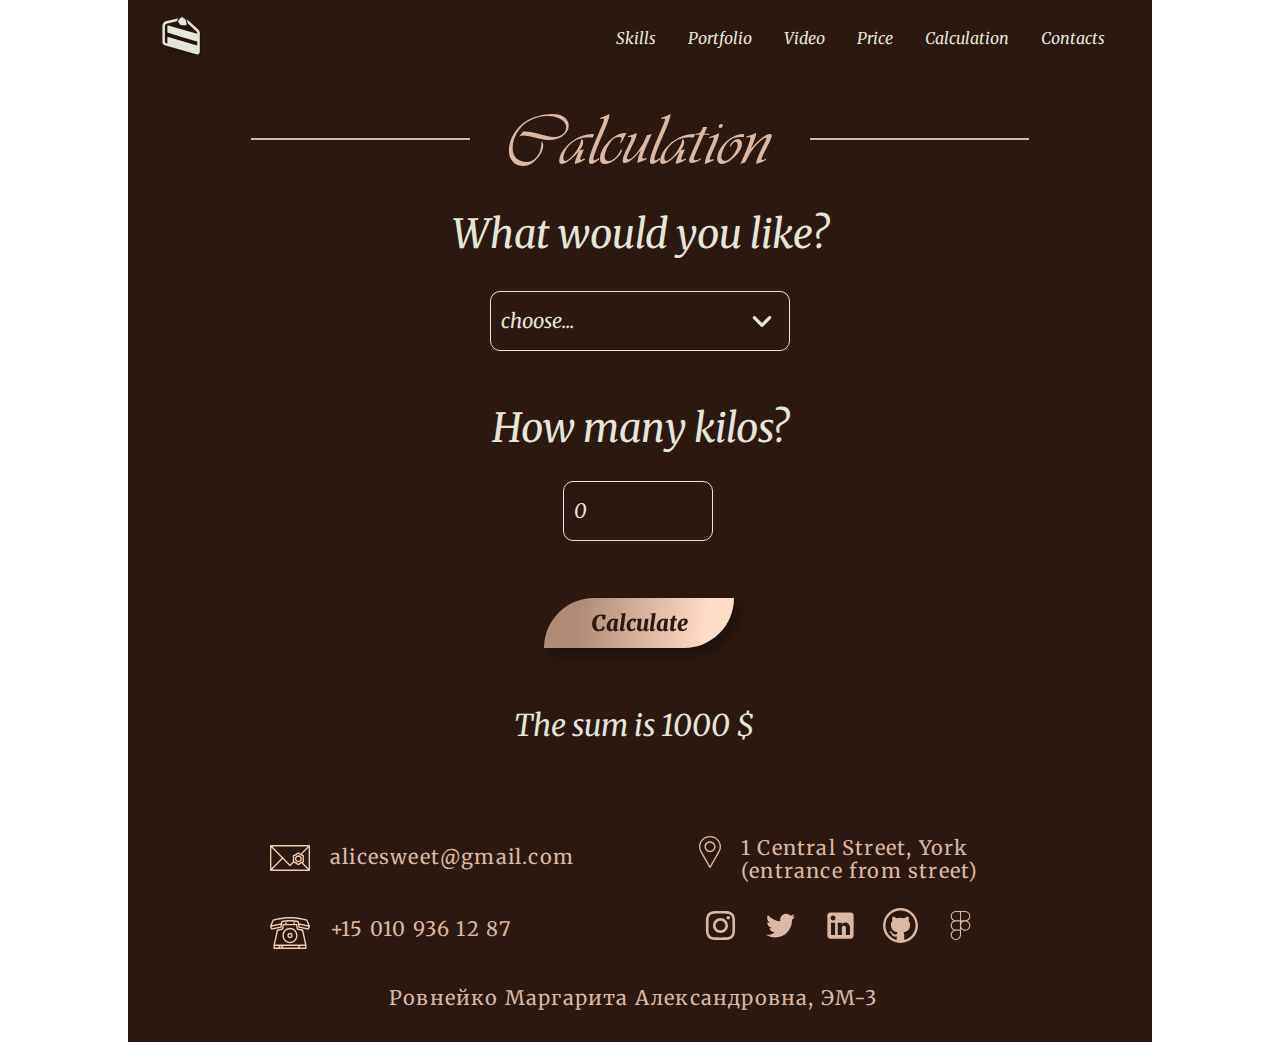
==== calc.html @ 88990cba "feat: add calculation page" ====
<!DOCTYPE html>
<html lang="en">
<head>
    <meta charset="UTF-8">
    <meta http-equiv="X-UA-Compatible" content="IE=edge">
    <meta name="viewport" content="width=device-width, initial-scale=1.0">
    <link rel="preconnect" href="https://fonts.googleapis.com">
<link rel="preconnect" href="https://fonts.gstatic.com" crossorigin>
<link href="https://fonts.googleapis.com/css2?family=Merriweather:ital,wght@0,400;0,900;1,400;1,900&display=swap" rel="stylesheet">
    <link rel="stylesheet" href="./style.css">
    <title>Konditerskaya</title>
    <link rel="icon" href="./assets/svg/Cake_logo3.svg">
</head>
<body>
    <div class ="wrapper">
        <div class ="_picture">
            <header class="header">
                <div class="header__wrapper">
                    <div class="header__logo">
                        <a href="#"><img src="./assets/svg/Cake_logo.svg" alt="logo"></a>
                    </div>

                    <nav class="menu">
            
                        <input id="menu-toggle" type="checkbox">
                        <label class="menu-btn" for="menu-toggle">
                        <span></span>
                        </label>

                        <ul class="menu__box">
                            <li><a class="menu__item" href="#skills">Skills</a></li>
                            <li><a class="menu__item" href="#portfolio">Portfolio</a></li>
                            <li><a class="menu__item" href="#video">Video</a></li>
                            <li><a class="menu__item" href="#price">Price</a></li>
                            <li><a class="menu__item" href="#calculation">Calculation</a></li>
                            <li><a class="menu__item" href="#contacts">Contacts</a></li>
                        </ul>
                    </nav>                
                </div>
            </header>   
        </div>
        <main>
            <section class="calculation" id="calculation">  
                <div class="container calculation__container">
                    <div class="heading__line">
                        <h2 class="h2_color-back" data-i18n="calculation">Calculation</h2>
                    </div>
                    <div class = "cost__calc">
                        <form class ="form">
                            <h6 class ="form__text">What would you like?</h6>
                            <select id="selectProduct" class = "form__select">
                                <option value="0" selected disabled>choose...</option>
                                <option value="1000">Cake</option>
                                <option value="1500">Minicake</option>
                                <option value="2000">Cupcake</option>
                                <option value="2500">Doughnut</option>
                            </select>
                            <h6 class ="form__text">How many kilos?</h6>
                            <input id="quantityProduct" class= "form__input" type="number" value="0">
                            <button type = "button" class="calc__button" id="btnProduct">Calculate</button>
                        </form>
                        <div id="infoProduct" class="total">
                            <h7 class="total__price">The sum is 1000 <span id="priceProduct"></span> $</h7>
                        </div>
                    </div>
                </div>        
            </section> 
        </main>
        <footer class="footer" id="footer">
            <div class="footer__body container">
                <div class="footer__item item1 ">
                    <div class="footer__text-body text-footer text-footer_email-phone">
                        <a href="mailto:alicesweet@gmail.com" class="footer__tab"><img src="./assets/svg/Mail.svg" alt="email"></a>
                        <a href="mailto:alicesweet@gmail.com" class="footer__link">alicesweet@gmail.com</a>
                    </div>
                    <div class="text-footer text-footer_email-phone">
                        <a href="tel:+150109361287" class="footer__tab"><img src="./assets/svg/Phone.svg" alt="phone"></a>
                        <a href="tel:+150109361287" class="footer__link phone">+15 010 936 12 87</a>
                    </div>
                </div>
                <div class="footer__item item2">
                    <div class="footer__text-body text-footer text-footer_location">
                        <a href="https://www.google.by/maps/place/10+Green+St,+Woodbridge,+NJ+07095,+%D0%A1%D0%A8%D0%90/@40.5579441,-74.2790672,17z/data=!3m1!4b1!4m6!3m5!1s0x89c3b5165450bcdd:0x34ab1580db270340!8m2!3d40.5579441!4d-74.2768785!16s%2Fg%2F11nnqwlkkv" target="_blank" class="footer__tab"><img src="./assets/svg/Address.svg" alt="marker"></a>
                        <a href="https://www.google.by/maps/place/10+Green+St,+Woodbridge,+NJ+07095,+%D0%A1%D0%A8%D0%90/@40.5579441,-74.2790672,17z/data=!3m1!4b1!4m6!3m5!1s0x89c3b5165450bcdd:0x34ab1580db270340!8m2!3d40.5579441!4d-74.2768785!16s%2Fg%2F11nnqwlkkv" target="_blank" >1 Central Street, York (entrance from street)</a>
                    </div>
                    <div class="footer_social">
                        <ul class="social">
                            <li>
                                <a href="#">
                                    <div class="icon">
                                        <img src ="./assets/svg/Instagram.svg" alt="Instagram">
                                    </div>
                                </a>
                            <li>
                                <a href="#">
                                    <div class="icon">
                                        <img src ="./assets/svg/Twitter.svg" alt="Twitter">
                                    </div>
                                </a>
                            </li>
                            <li>
                                <a href="#">
                                    <div class="icon">
                                        <img src ="./assets/svg/Linkedin.svg" alt="Linkedin">
                                    </div>
                                </a>
                            </li>
                            <li>
                                <a href="https://github.com/MargaritaRovnejko/BSTU-konditerskaya" target="_blank">
                                    <div class="icon">
                                        <img src ="./assets/svg/Github.svg" alt="Github">
                                    </div>
                                </a>
                            </li>
                            <li>
                                <a href="https://www.figma.com/file/vs0ZoHThVhpwecE0QR3yUV/%D0%9A%D0%BE%D0%BD%D0%B4%D0%B8%D1%82%D0%B5%D1%80%D1%81%D0%BA%D0%B0%D1%8F?node-id=55301-2&t=aeZEN50JUlRRSycg-0" target="_blank">
                                    <div class="icon">
                                        <img src ="./assets/svg/Figma.svg" alt="Figma">
                                    </div>
                                </a>
                            </li>
                        </ul>
                    </div>
                </div>
                <div class="footer__item item3">
                        <h5>Ровнейко Маргарита Александровна, ЭМ-3</h5>
                </div>
            </div>
        </footer>
    </div>
    <script type="module" src="./calc.js"></script>
</body>
</html>
---- style.css ----
@font-face {
  font-family: Vivaldi;
  src: url("assets/fonts/Vivaldi script.ttf");
}
* {
  box-sizing: border-box;
}

@media screen and (min-width: 1024px) {
  .wrapper {
    max-width: 1024px;
    margin: auto auto;
  }
}
html {
  font-size: 10px;
  scroll-behavior: smooth;
}

body {
  font-size: 1.6rem;
  line-height: 2rem;
  font-weight: 400;
  font-style: italic;
  font-family: Merriweather, Times, serif;
  margin: 0px;
}

h1 {
  font-family: "Vivaldi";
  font-style: normal;
  font-weight: 400;
  font-size: 7rem;
  line-height: 4rem;
  color: #E5E5DA;
  margin: 0px;
}
@media screen and (max-width: 768px) {
  h1 {
    font-size: 5rem;
    line-height: 4rem;
  }
}
@media screen and (max-width: 320px) {
  h1 {
    font-size: 2.7rem;
    line-height: 1.25rem;
  }
}

h2 {
  font-family: "Vivaldi";
  font-style: normal;
  font-weight: 400;
  font-size: 70px;
  line-height: 40px;
  display: inline-block;
  color: #DAB8A3;
  margin: 0px;
}
@media screen and (max-width: 768px) {
  h2 {
    font-size: 50px;
    line-height: 40px;
  }
}
@media screen and (max-width: 320px) {
  h2 {
    font-size: 27px;
    line-height: 40px;
  }
}

h3 {
  font-family: "Merriweather";
  font-style: normal;
  font-weight: 900;
  font-size: 27px;
  line-height: 40px;
  color: #E5E5DA;
}
@media screen and (max-width: 768px) {
  h3 {
    font-size: 22px;
    line-height: 40px;
  }
}
@media screen and (max-width: 320px) {
  h3 {
    font-size: 18px;
    line-height: 40px;
  }
}

h4 {
  font-family: "Merriweather";
  font-style: normal;
  font-weight: 700;
  font-size: 28px;
  line-height: 56px;
  margin: 0px;
  color: #DAB8A3;
}

h5 {
  font-family: "Merriweather";
  font-style: normal;
  font-weight: 400;
  font-size: 20px;
  margin: 0px;
  letter-spacing: 0.06em;
  line-height: 115%;
  color: #DAB8A3;
}
@media screen and (max-width: 768px) {
  h5 {
    font-size: 20px;
  }
}
@media screen and (max-width: 320px) {
  h5 {
    font-size: 11px;
  }
}

h6 {
  font-family: "Merriweather";
  font-style: italic;
  font-weight: 400;
  font-size: 40px;
  line-height: 40px;
  margin: 0px;
  text-align: center;
  color: #E5E5DA;
}
@media screen and (max-width: 768px) {
  h6 {
    font-size: 30px;
  }
}
@media screen and (max-width: 320px) {
  h6 {
    font-size: 20px;
  }
}

h7 {
  font-family: "Merriweather";
  font-style: italic;
  font-weight: 400;
  font-size: 30px;
  line-height: 40px;
  margin: 0px;
  text-align: center;
  color: #E5E5DA;
}
@media screen and (max-width: 768px) {
  h7 {
    font-size: 30px;
  }
}
@media screen and (max-width: 320px) {
  h7 {
    font-size: 16px;
  }
}

section {
  scroll-behavior: smooth;
}

.header__wrapper {
  display: flex;
  flex-wrap: wrap;
  justify-content: space-between;
  align-items: center;
  padding: 17px 22px 17px 34px;
}
.header__wrapper .menu-btn {
  display: block;
}
@media screen and (min-width: 767.5px) {
  .header__wrapper .menu-btn {
    display: none;
  }
}
@media screen and (max-width: 768px) {
  .header__wrapper {
    padding: 12px 2px 22px 34px;
  }
}
@media screen and (max-width: 320px) {
  .header__wrapper {
    padding: 7px 10px 6px 6px;
  }
}

@media screen and (max-width: 320px) {
  .header__logo a img {
    width: 20px;
    height: 20px;
  }
}

nav {
  display: flex;
  position: relative;
}
nav .menu__box {
  display: flex;
  flex-wrap: wrap;
  gap: 32px;
  margin: 0px 25px 0px 0px;
  padding: 0px;
}
@media screen and (max-width: 768px) {
  nav .menu__box {
    gap: 25px;
  }
}
@media screen and (max-width: 767.5px) {
  nav .menu__box {
    position: fixed;
    visibility: hidden;
    flex-direction: column;
    top: 0px;
    right: -200px;
    width: 200px;
    height: 100%;
    gap: 8px;
    margin: 0;
    padding-top: 28px;
    padding-left: 53px;
    padding-right: 122px;
    background-color: #2A1811;
    box-shadow: 1px 0px 10px rgba(0, 0, 0, 0.5);
    transition-duration: 1s;
    z-index: 5;
  }
}
nav .menu__box li {
  list-style-type: none;
}
nav .menu__box li a {
  text-decoration: none;
}

.menu__item {
  font-size: 16px;
  line-height: 20px;
  list-style-type: none;
  align-items: center;
  text-decoration: none;
  color: #E5E5DA;
}
.menu__item:hover {
  color: #DAB8A3;
}
.menu__item:active {
  color: #2A1811;
}
@media screen and (max-width: 767.5px) {
  .menu__item {
    font-size: 10px;
  }
}

.picture {
  background-image: url("assets/jpg/Cake_picture.jpg");
  width: 1024px;
  height: 675px;
}
@media screen and (max-width: 768px) {
  .picture {
    background-size: 100% auto;
    background-image: url("assets/jpg/Cake_picture1.jpg");
    width: 768px;
    height: 485px;
  }
}
@media screen and (max-width: 320px) {
  .picture {
    background-size: auto 100%;
    background-image: url("assets/jpg/Cake_picture.jpg");
    width: 320px;
    height: 212px;
    background-repeat: no-repeat;
  }
}

.container {
  padding-left: 26px;
  padding-right: 26px;
  max-width: 1024px;
  margin: auto;
  scroll-behavior: smooth;
}
@media screen and (max-width: 768px) {
  .container {
    padding-left: 22px;
    padding-right: 22px;
  }
}
@media screen and (max-width: 320px) {
  .container {
    padding-left: 5px;
    padding-right: 5px;
  }
}

.hero__content {
  display: flex;
  align-items: center;
  text-align: center;
  width: 355px;
  display: inline-block;
  margin-left: 48px;
  margin-top: 97px;
}
@media screen and (max-width: 768px) {
  .hero__content {
    width: 260px;
    margin-left: 27px;
    margin-top: 54px;
  }
}
@media screen and (max-width: 320px) {
  .hero__content {
    width: 135px;
    margin-left: 5px;
    margin-top: 15px;
  }
}
.hero__content p {
  margin: 0px;
  padding: 15px 0px 10px 0px;
  font-weight: 400;
  font-size: 22px;
  line-height: 35px;
  color: #E5E5DA;
}
@media screen and (max-width: 768px) {
  .hero__content p {
    padding: 12px 0px 10px 15px;
    font-size: 16px;
    line-height: 25px;
  }
}
@media screen and (max-width: 320px) {
  .hero__content p {
    padding: 8px 0px 6px 5px;
    font-size: 8px;
    line-height: 16px;
  }
}

.container {
  max-width: 1024px;
  margin: auto;
  scroll-behavior: smooth;
  padding-left: 26px;
  padding-right: 26px;
}
@media screen and (max-width: 768px) {
  .container {
    padding-left: 22px;
    padding-right: 22px;
  }
}
@media screen and (max-width: 320px) {
  .container {
    padding-left: 5px;
    padding-right: 5px;
  }
}

.skills__container {
  display: flex;
  flex-direction: column;
  align-items: center;
  gap: 40px;
  padding-top: 40px;
  padding-bottom: 90px;
}
@media screen and (max-width: 768px) {
  .skills__container {
    gap: 28px;
    padding-top: 25px;
    padding-bottom: 86px;
  }
}
@media screen and (max-width: 320px) {
  .skills__container {
    gap: 5px;
    padding-top: 10px;
    padding-bottom: 20px;
  }
}

.heading__line {
  display: inline-block;
  width: 80%;
  text-align: center;
  background-image: linear-gradient(to top, #2A1811 49%, #DAB8A3 49%, #DAB8A3 51%, #2A1811 51%);
}
@media screen and (max-width: 768px) {
  .heading__line {
    width: 67%;
  }
}

.h2_color-back {
  background-color: #2A1811;
  padding: 30px 39.55px 30px 34.35px;
}
@media screen and (max-width: 768px) {
  .h2_color-back {
    padding: 15px 23px 19px 27px;
  }
}
@media screen and (max-width: 320px) {
  .h2_color-back {
    padding: 2px 15px 5px 10px;
  }
}

.layout-column {
  display: flex;
  width: 100%;
  flex-wrap: wrap;
  justify-content: center;
  gap: 80px;
}
@media screen and (max-width: 768px) {
  .layout-column {
    gap: 50px;
  }
}
@media screen and (max-width: 320px) {
  .layout-column {
    gap: 34px;
  }
}

.skillbox {
  display: flex;
  flex-wrap: wrap;
  gap: 140px;
  justify-content: center;
}
@media screen and (max-width: 768px) {
  .skillbox {
    gap: 58px;
    margin-left: 20px;
  }
}
@media screen and (max-width: 320px) {
  .skillbox {
    gap: 34px;
    margin-left: 0px;
  }
}

.skill {
  display: flex;
  flex-direction: column;
  align-items: center;
  max-width: 387px;
  min-width: 376px;
}
@media screen and (max-width: 768px) {
  .skill {
    max-width: 310px;
    min-width: 301px;
  }
}
@media screen and (max-width: 320px) {
  .skill {
    max-width: 265px;
    min-width: 240px;
  }
}
.skill h3 {
  margin-top: 38px;
  margin-bottom: 21px;
}
@media screen and (max-width: 768px) {
  .skill h3 {
    margin-top: 5px;
    margin-bottom: 16px;
  }
}
@media screen and (max-width: 320px) {
  .skill h3 {
    margin-top: 0px;
    margin-bottom: 0px;
  }
}
.skill p {
  margin: 0px;
  text-align: center;
  color: #E5E5DA;
  font-weight: 400;
  font-size: 25px;
  line-height: 40px;
  font-style: normal;
}
@media screen and (max-width: 768px) {
  .skill p {
    font-size: 20px;
    margin-left: 5px;
  }
}
@media screen and (max-width: 320px) {
  .skill p {
    font-size: 16px;
    line-height: 30px;
    margin-left: 0px;
  }
}

.skills {
  background-color: #2A1811;
}

.portfolio__container {
  display: flex;
  flex-direction: column;
  align-items: center;
  gap: 40px;
  padding-top: 6px;
  padding-bottom: 84px;
}
@media screen and (max-width: 768px) {
  .portfolio__container {
    gap: 48px;
    padding-top: 0px;
    padding-bottom: 77px;
  }
}
@media screen and (max-width: 320px) {
  .portfolio__container {
    gap: 3px;
    padding-top: 0px;
    padding-bottom: 50px;
  }
}

.container {
  max-width: 1024px;
  margin: auto;
  scroll-behavior: smooth;
  padding-left: 26px;
  padding-right: 26px;
}
@media screen and (max-width: 768px) {
  .container {
    padding-left: 22px;
    padding-right: 22px;
  }
}
@media screen and (max-width: 320px) {
  .container {
    padding-left: 5px;
    padding-right: 5px;
  }
}

.heading__line {
  display: inline-block;
  width: 80%;
  text-align: center;
  background-image: linear-gradient(to top, #2A1811 49%, #DAB8A3 49%, #DAB8A3 51%, #2A1811 51%);
}
@media screen and (max-width: 768px) {
  .heading__line {
    width: 67%;
  }
}

.h2_color-back {
  background-color: #2A1811;
  padding: 30px 38.95px 30px 15.98px;
}
@media screen and (max-width: 768px) {
  .h2_color-back {
    padding: 19px 24px 19px 21px;
  }
}
@media screen and (max-width: 320px) {
  .h2_color-back {
    padding: 2px 15px 5px 10px;
  }
}

.portfolio__buttons {
  display: flex;
  gap: 3px;
  -webkit-user-select: none;
     -moz-user-select: none;
          user-select: none;
  flex-wrap: wrap;
  justify-content: center;
  padding-bottom: 10px;
}
@media screen and (max-width: 768px) {
  .portfolio__buttons {
    padding-bottom: 0px;
    margin-bottom: -3px;
  }
}
@media screen and (max-width: 320px) {
  .portfolio__buttons {
    gap: 2px;
    padding-bottom: 0px;
    margin-bottom: 15px;
  }
}

.buttonbox {
  display: flex;
  gap: 3px;
  -webkit-user-select: none;
     -moz-user-select: none;
          user-select: none;
  flex-wrap: wrap;
  justify-content: center;
}
@media screen and (max-width: 320px) {
  .buttonbox {
    gap: 2px;
  }
}

.photo__slider {
  position: relative;
  width: 100%;
  height: 830px;
  overflow-x: hidden;
}
@media screen and (max-width: 768px) {
  .photo__slider {
    height: 830px;
  }
}
@media screen and (max-width: 320px) {
  .photo__slider {
    height: 410px;
  }
}

.slider {
  display: flex;
  width: 300%;
  position: absolute;
  left: -100%;
  transition-duration: 3s;
}

.portfolio__image {
  display: flex;
  flex-wrap: wrap;
  justify-content: center;
  width: 100%;
  gap: 10px;
}
@media screen and (max-width: 768px) {
  .portfolio__image .additional {
    display: none;
  }
}
@media screen and (max-width: 320px) {
  .portfolio__image .additional, .portfolio__image .primary {
    display: none;
  }
}

.arrows {
  display: flex;
  position: absolute;
  z-index: 2;
  width: 100%;
  justify-content: space-between;
  top: calc(50% - 10px);
  opacity: 0;
  transition: all 0.5s;
}
.slider:hover + .arrows, .arrows:hover {
  opacity: 1;
}

.move_left {
  animation-name: move_left;
  animation-duration: 1.5s;
}

@keyframes move_left {
  0% {
    left: -100%;
  }
  100% {
    left: -200%;
  }
}
.move_right {
  animation-name: move_right;
  animation-duration: 1.5s;
}

@keyframes move_right {
  0% {
    left: -100%;
  }
  100% {
    left: 0%;
  }
}
.button_slider_left {
  cursor: pointer;
  width: 40px;
  height: 25px;
  background-color: #DAB8A3;
  color: #2A1811;
  border-radius: 10px;
  border: none;
}
.button_slider_left:hover {
  background-color: #E5E5DA;
  color: #2A1811;
}

.button_slider_right {
  cursor: pointer;
  width: 40px;
  height: 25px;
  background-color: #DAB8A3;
  color: #2A1811;
  border-radius: 10px;
  border: none;
}
.button_slider_right:hover {
  background-color: #E5E5DA;
}

.portfolio {
  background-color: #2A1811;
}

.video__container {
  display: flex;
  flex-direction: column;
  align-items: center;
  padding-bottom: 90.53px;
  gap: 40px;
}
@media screen and (max-width: 768px) {
  .video__container {
    padding-bottom: 70.41px;
    gap: 30px;
  }
}
@media screen and (max-width: 320px) {
  .video__container {
    padding-bottom: 17px;
    gap: 7px;
  }
}

.container {
  max-width: 1024px;
  margin: auto;
  scroll-behavior: smooth;
  padding-left: 26px;
  padding-right: 26px;
}
@media screen and (max-width: 768px) {
  .container {
    padding-left: 22px;
    padding-right: 22px;
  }
}
@media screen and (max-width: 320px) {
  .container {
    padding-left: 5px;
    padding-right: 5px;
  }
}

.heading__line {
  display: inline-block;
  width: 80%;
  text-align: center;
  background-image: linear-gradient(to top, #2A1811 49%, #DAB8A3 49%, #DAB8A3 51%, #2A1811 51%);
}
@media screen and (max-width: 768px) {
  .heading__line {
    width: 67%;
  }
}

.h2_color-back {
  background-color: #2A1811;
  padding: 30px 40px 30px 18px;
}
@media screen and (max-width: 768px) {
  .h2_color-back {
    padding: 15px 23px 19px 27px;
  }
}
@media screen and (max-width: 320px) {
  .h2_color-back {
    padding: 2px 15px 5px 10px;
  }
}

.video__player {
  display: flex;
  justify-content: center;
  align-items: center;
  width: 100%;
}

.player {
  width: 100%;
  position: relative;
  overflow: hidden;
}
.player .button-play {
  position: absolute;
  top: 210px;
  left: 445px;
  background-color: transparent;
  border: none;
}
.player .button-play img {
  display: flex;
  cursor: pointer;
  width: 70px;
  height: 70px;
}
@media screen and (max-width: 768px) {
  .player .button-play img {
    width: 40px;
    height: 40px;
  }
}
@media screen and (max-width: 320px) {
  .player .button-play img {
    width: 10px;
    height: 10px;
  }
}
@media screen and (max-width: 768px) {
  .player .button-play {
    top: 160px;
    left: 336px;
  }
}
@media screen and (max-width: 320px) {
  .player .button-play {
    top: 73px;
    left: 143px;
  }
}

.player video {
  display: block;
  width: 100%;
}

.player__controls {
  position: absolute;
  bottom: -39px;
  width: 100%;
  height: 40px;
  padding: 10px 10px 10px 0px;
  background-color: rgba(0, 0, 0, 0.5);
}
.player__controls .controls {
  display: flex;
  justify-content: space-around;
  align-items: center;
}
.player__controls .controls button {
  margin: 0px 10px;
  padding: 0px;
  border: 0px;
  background-color: transparent;
}
.player__controls .controls input[type=range] {
  height: 10px;
  border-radius: 5px;
  cursor: pointer;
}
.player__controls .controls .progress {
  background: linear-gradient(to right, #2A1811 0%, #2A1811 0%, #E5E5DA 0%, #E5E5DA 100%);
  flex-basis: 70%;
  margin: 0px;
}
.player__controls .controls .controls__time {
  display: flex;
  justify-content: space-around;
  margin-left: 5px;
  margin-right: 5px;
}
.player__controls .controls .volume {
  background: linear-gradient(to right, #2A1811 0%, #2A1811 40%, #E5E5DA 40%, #E5E5DA 100%);
  flex-basis: 20%;
}

.video {
  background-color: #2A1811;
}

.price__container {
  padding-bottom: 90px;
  display: flex;
  flex-direction: column;
  align-items: center;
  gap: 40px;
}
@media screen and (max-width: 768px) {
  .price__container {
    gap: 31px;
    padding-bottom: 90px;
  }
}
@media screen and (max-width: 320px) {
  .price__container {
    gap: 7px;
    padding-bottom: 37px;
  }
}

.container {
  max-width: 1024px;
  margin: auto;
  scroll-behavior: smooth;
  padding-left: 26px;
  padding-right: 26px;
}
@media screen and (max-width: 768px) {
  .container {
    padding-left: 22px;
    padding-right: 22px;
  }
}
@media screen and (max-width: 320px) {
  .container {
    padding-left: 5px;
    padding-right: 5px;
  }
}

.heading__line {
  display: inline-block;
  width: 80%;
  text-align: center;
  background-image: linear-gradient(to top, #2A1811 49%, #DAB8A3 49%, #DAB8A3 51%, #2A1811 51%);
}
@media screen and (max-width: 768px) {
  .heading__line {
    width: 67%;
  }
}

.h2_color-back {
  background-color: #2A1811;
  padding: 30px 43.94px 30px 19.97px;
}
@media screen and (max-width: 768px) {
  .h2_color-back {
    padding: 15px 23px 19px 27px;
  }
}
@media screen and (max-width: 320px) {
  .h2_color-back {
    padding: 2px 15px 5px 10px;
  }
}

.price__container .layout-column {
  gap: 25px;
}
@media screen and (max-width: 320px) {
  .price__container .layout-column {
    gap: 15px;
  }
}

.layout-column {
  display: flex;
  width: 100%;
  flex-wrap: wrap;
  justify-content: center;
}

.plan {
  width: 280px;
  display: flex;
  flex-direction: column;
  align-items: center;
  padding-top: 13px;
  padding-bottom: 18px;
  border: 3px solid #DAB8A3;
}

.plan span {
  font-family: Merriweather, "Times New Roman", Times, serif;
  font-size: 2.5rem;
  line-height: 4.8rem;
  font-weight: 700;
  font-style: normal;
  padding: 0px;
  color: #DAB8A3;
}

.plan p {
  font-size: 2.2rem;
  line-height: 3.6rem;
  font-weight: 400;
  font-style: normal;
  margin: 0px;
  color: #E5E5DA;
}

.button3 {
  width: 189.75px;
  height: 55px;
  cursor: pointer;
  font-size: 2.2rem;
  line-height: 4rem;
  font-weight: 400;
  font-style: normal;
  color: #DAB8A3;
  font-family: Merriweather, Times, serif;
  border: 2px solid #DAB8A3;
  background: none;
  margin: 24px 0px 0px 0px;
}
.button3:hover {
  transition: 0.5s;
  transform: scale(1.2);
}

.price {
  background-color: #2A1811;
}

.contacts__container {
  width: 100%;
  height: 498px;
  background-repeat: no-repeat;
  background-position: center;
  padding: 0px;
  display: flex;
  justify-content: center;
  background-size: 100% auto;
  background-image: url("assets/jpg/Confectioner.jpg");
}
@media screen and (max-width: 768px) {
  .contacts__container {
    height: 403px;
    width: 768px;
    background-image: url("assets/jpg/Confectioner768.jpg");
    background-position: center;
  }
}
@media screen and (max-width: 320px) {
  .contacts__container {
    height: 227px;
    width: 320px;
    background-image: url("assets/jpg/Confectioner320.jpg");
    background-position: center;
  }
}

.container {
  max-width: 1024px;
  margin: auto;
  scroll-behavior: smooth;
}
@media screen and (max-width: 768px) {
  .container {
    padding-left: 22px;
    padding-right: 22px;
  }
}
@media screen and (max-width: 320px) {
  .container {
    padding-left: 5px;
    padding-right: 5px;
  }
}

.contacts__form {
  width: 450px;
  margin-left: 31px;
  margin-top: 37px;
  margin-right: auto;
}
@media screen and (max-width: 768px) {
  .contacts__form {
    width: 305px;
    margin-left: 13px;
    margin-top: 27px;
  }
}
@media screen and (max-width: 320px) {
  .contacts__form {
    width: 260px;
    margin-left: 13px;
    margin-top: 6px;
  }
}

.contacts form {
  margin-top: 53px;
}
@media screen and (max-width: 768px) {
  .contacts form {
    margin-top: 40px;
  }
}
@media screen and (max-width: 320px) {
  .contacts form {
    margin-top: 0px;
  }
}

form {
  display: flex;
  flex-direction: column;
  gap: 20px;
}
@media screen and (max-width: 768px) {
  form {
    gap: 20px;
  }
}
@media screen and (max-width: 320px) {
  form {
    gap: 5px;
  }
}

form input {
  height: 50px;
  color: #2A1811;
}
@media screen and (max-width: 768px) {
  form input {
    height: 40px;
  }
}
@media screen and (max-width: 320px) {
  form input {
    height: 30px;
  }
}

form input, form textarea {
  font-size: 2rem;
  line-height: 4rem;
  font-weight: 400;
  font-family: Merriweather;
  font-style: normal;
  width: 100%;
  padding: 5px 20px;
  background-color: rgba(0, 0, 0, 0.5);
  border: 2px solid #DAB8A3;
  display: block;
}
@media screen and (max-width: 768px) {
  form input, form textarea {
    font-size: 1.6rem;
    line-height: 2.5rem;
    padding: 8px 7px;
  }
}
@media screen and (max-width: 320px) {
  form input, form textarea {
    font-size: 1.2rem;
    line-height: 2.5rem;
    padding: 1px 5px;
  }
}

form textarea {
  height: 100px;
  resize: none;
}
@media screen and (max-width: 768px) {
  form textarea {
    height: 80px;
  }
}
@media screen and (max-width: 320px) {
  form textarea {
    height: 60px;
  }
}

._button {
  width: 19rem;
  height: 5rem;
  cursor: pointer;
  font-size: 2.2rem;
  line-height: 5rem;
  font-weight: 900;
  font-style: italic;
  font-family: Merriweather, Times, serif;
  color: #2A1811;
  background: linear-gradient(96.47deg, #AD8B76 18.18%, #FEDCC7 84.56%);
  border-radius: 80px 0px;
  border: none;
  filter: drop-shadow(7px 7px 4px rgba(0, 0, 0, 0.25));
  padding: 0px;
  margin: 10px 0px 0px 0px;
}
._button:hover {
  color: #E5E5DA;
  background: linear-gradient(95.39deg, #2A1811 15.82%, #66544D 85.92%);
}
@media screen and (max-width: 768px) {
  ._button {
    width: 14.5rem;
    height: 4rem;
    font-size: 1.6rem;
    line-height: 0.5rem;
    margin-top: 0px;
    margin: 10px 0px 0px 0px;
  }
  ._button:hover {
    color: #E5E5DA;
    background: linear-gradient(95.39deg, #2A1811 15.82%, #66544D 85.92%);
  }
}
@media screen and (max-width: 320px) {
  ._button {
    width: 80px;
    height: 20px;
    font-size: 1rem;
    line-height: 2rem;
    text-align: center;
    margin: 7px 0px 0px 0px;
  }
  ._button:hover {
    color: #E5E5DA;
    background: linear-gradient(95.39deg, #2A1811 15.82%, #66544D 85.92%);
  }
}

.form input::-moz-placeholder {
  color: #DAB8A3;
}

.form input::placeholder {
  color: #DAB8A3;
}
.form textarea::-webkit-input-placeholder {
  color: #DAB8A3;
}

.footer {
  padding-top: 45px;
  padding-bottom: 33px;
  display: block;
}
@media screen and (max-width: 768px) {
  .footer {
    padding-top: 47px;
    padding-bottom: 21px;
  }
}
@media screen and (max-width: 320px) {
  .footer {
    padding-top: 31px;
    padding-bottom: 32px;
  }
}

.container {
  max-width: 1024px;
  margin: auto;
  scroll-behavior: smooth;
}

.footer__body {
  display: flex;
  flex-wrap: wrap;
}

.item1 {
  max-width: 312px;
  padding-top: 0px;
  margin-left: 116px;
  margin-right: 129px;
}
@media screen and (max-width: 768px) {
  .item1 {
    max-width: 312px;
    margin-left: 56px;
    margin-right: 0px;
  }
}
@media screen and (max-width: 320px) {
  .item1 {
    max-width: 261px;
    margin-left: 21px;
    margin-right: 0px;
  }
}

@media screen and (max-width: 320px) {
  .footer__link {
    margin-top: 4px;
  }
}

.footer__item *:not(:last-child) {
  margin-bottom: 40px;
}
@media screen and (max-width: 320px) {
  .footer__item *:not(:last-child) {
    margin-bottom: 25px;
  }
}

.text-footer {
  display: flex;
  max-height: 32px;
  font-size: 20px;
  line-height: 115%;
  letter-spacing: 0.06em;
  font-style: normal;
  color: #DAB8A3;
}
@media screen and (max-width: 320px) {
  .text-footer {
    font-size: 16px;
  }
}

.footer__tab {
  margin-right: 20px;
}
.footer__tab:hover {
  transition: 0.3s;
  transform: scale(1.5);
}

a {
  color: inherit;
  text-decoration: none;
  cursor: pointer;
}

.item2 {
  max-width: 302px;
}
@media screen and (max-width: 320px) {
  .item2 {
    padding-top: 30px;
  }
}

.text-footer_email-phone:hover {
  color: #E5E5DA;
}

.text-footer_location {
  font-size: 20px;
  margin-left: -4px;
  margin-top: -9px;
}
.text-footer_location:hover {
  color: #E5E5DA;
}
@media screen and (max-width: 768px) {
  .text-footer_location {
    margin-left: 36px;
    font-size: 18px;
    margin-top: 0px;
  }
}
@media screen and (max-width: 320px) {
  .text-footer_location {
    font-size: 16px;
    margin-left: 30px;
    margin-top: 0px;
  }
}

.social {
  list-style: none;
  display: flex;
  gap: 25px;
  padding: 0px;
  margin: 0px;
  height: 35px;
}
.social .icon {
  width: 35px;
  height: 35px;
  display: flex;
  cursor: pointer;
}
.social .icon:hover {
  transition: 0.3s;
  transform: scale(1.5);
}
@media screen and (max-width: 768px) {
  .social {
    margin: 0px 0px 0px 35px;
  }
}
@media screen and (max-width: 320px) {
  .social {
    margin: 32px 20px 27px 20px;
  }
}

.item3 {
  padding-top: 37px;
  margin-left: 235px;
}
@media screen and (max-width: 768px) {
  .item3 {
    margin-left: 125px;
    padding-top: 35px;
  }
}
@media screen and (max-width: 320px) {
  .item3 {
    margin-left: 20px;
    padding-top: 1px;
  }
}

.footer {
  background-color: #2A1811;
}

._picture {
  background-color: #2A1811;
}

.calculation__container {
  display: flex;
  flex-direction: column;
  align-items: center;
  gap: 25px;
  padding-top: 13px;
  padding-bottom: 0px;
}
@media screen and (max-width: 768px) {
  .calculation__container {
    gap: 38px;
    padding-top: 0px;
    padding-bottom: 0px;
  }
}
@media screen and (max-width: 320px) {
  .calculation__container {
    gap: 16px;
    padding-top: 3px;
    padding-bottom: 20px;
  }
}

.heading__line {
  display: inline-block;
  width: 80%;
  text-align: center;
  background-image: linear-gradient(to top, #2A1811 49%, #DAB8A3 49%, #DAB8A3 51%, #2A1811 51%);
}
@media screen and (max-width: 768px) {
  .heading__line {
    width: 67%;
  }
}

.h2_color-back {
  background-color: #2A1811;
  padding: 30px 39.55px 30px 34.35px;
}
@media screen and (max-width: 768px) {
  .h2_color-back {
    padding: 15px 23px 19px 27px;
  }
}
@media screen and (max-width: 320px) {
  .h2_color-back {
    padding: 2px 15px 5px 10px;
  }
}

.form__select {
  appearance: none;
  -webkit-appearance: none;
  -moz-appearance: none;
  background-image: url("assets/svg/Arrow.svg");
  background-repeat: no-repeat;
  background-position: 94% center;
  margin: 17px 362px 37px 362px;
  font-family: "Merriweather";
  font-style: italic;
  background-color: #2A1811;
  font-weight: 400;
  font-size: 20px;
  line-height: 40px;
  border-radius: 10px;
  color: #E5E5DA;
  width: 300px;
  height: 60px;
  border: 1.5px solid;
  border-color: #E5E5DA;
  box-sizing: border-box;
  padding: 9px 0px 11px 10px;
}
@media screen and (max-width: 768px) {
  .form__select {
    margin: 14px 362px 37px 362px;
    padding: 10px 0px 11px 17px;
  }
}
@media screen and (max-width: 320px) {
  .form__select {
    margin: 30px 362px 50px 362px;
    padding: 8px 0px 11px 16px;
  }
}

.total {
  margin: 57px 386px 55px 386px;
}
@media screen and (max-width: 768px) {
  .total {
    margin: 59px 385px;
  }
}
@media screen and (max-width: 320px) {
  .total {
    margin: 60px 445px 26px;
  }
}

.form__input {
  font-family: "Merriweather";
  font-style: italic;
  background-color: #2A1811;
  font-weight: 400;
  font-size: 20px;
  line-height: 40px;
  border-radius: 10px;
  color: #E5E5DA;
  width: 300px;
  height: 60px;
  border: 1.5px solid;
  border-color: #E5E5DA;
  box-sizing: border-box;
  padding: 9px 0px 11px 10px;
  margin: 13px 362px 37px 435px;
  width: 150px;
  height: 60px;
}
@media screen and (max-width: 768px) {
  .form__input {
    margin: 14px 36px 24px 436px;
    padding: 10px 0px 11px 17px;
  }
}
@media screen and (max-width: 320px) {
  .form__input {
    margin: 30px 36px 40px 432px;
    padding: 10px 0px 11px 17px;
  }
}

.calculation {
  background-color: #2A1811;
}

.button, .calc__button {
  width: 19rem;
  height: 5rem;
  cursor: pointer;
  font-size: 2.2rem;
  line-height: 5rem;
  font-weight: 900;
  font-style: italic;
  font-family: Merriweather, Times, serif;
  color: #2A1811;
  background: linear-gradient(96.47deg, #AD8B76 18.18%, #FEDCC7 84.56%);
  border-radius: 80px 0px;
  border: none;
  filter: drop-shadow(7px 7px 4px rgba(0, 0, 0, 0.25));
  padding: 0px;
  margin: 7px 0px 0px 0px;
}
.button:hover, .calc__button:hover {
  color: #E5E5DA;
  background: linear-gradient(95.39deg, #2A1811 15.82%, #66544D 85.92%);
}
@media screen and (max-width: 768px) {
  .button, .calc__button {
    width: 14.5rem;
    height: 4rem;
    font-size: 1.6rem;
    line-height: 0.5rem;
    margin-top: 0px;
    margin-left: 15px;
  }
  .button:hover, .calc__button:hover {
    color: #E5E5DA;
    background: linear-gradient(95.39deg, #2A1811 15.82%, #66544D 85.92%);
  }
}
@media screen and (max-width: 320px) {
  .button, .calc__button {
    width: 8rem;
    height: 2rem;
    font-size: 1rem;
    line-height: 0.5rem;
    margin-top: 0px;
    margin-left: -2px;
  }
  .button:hover, .calc__button:hover {
    color: #E5E5DA;
    background: linear-gradient(95.39deg, #2A1811 15.82%, #66544D 85.92%);
  }
}

.calc__button {
  margin: 0px 0px 0px 416px;
}
@media screen and (max-width: 768px) {
  .calc__button {
    margin: 0px 0px 0px 438px;
  }
}
@media screen and (max-width: 320px) {
  .calc__button {
    margin: 0px 0px 0px 467px;
  }
}

.button2 {
  width: 189.75px;
  height: 55px;
  cursor: pointer;
  font-size: 2.2rem;
  line-height: 4rem;
  font-weight: 400;
  font-style: normal;
  color: #DAB8A3;
  font-family: Merriweather, Times, serif;
  border: 2px solid #DAB8A3;
  background: none;
}
@media screen and (max-width: 768px) {
  .button2 {
    font-size: 2rem;
  }
}
@media screen and (max-width: 320px) {
  .button2 {
    width: 220px;
    height: 30px;
    font-size: 1.3rem;
    line-height: 2rem;
    text-align: center;
    border: 1px solid #DAB8A3;
  }
}

.button_colored {
  font-weight: 900;
  color: #2A1811;
  background: #DAB8A3;
}

.button3 {
  width: 189.75px;
  height: 55px;
  cursor: pointer;
  font-size: 2.2rem;
  line-height: 4rem;
  font-weight: 900;
  font-style: normal;
  color: #2A1811;
  font-family: Merriweather, Times, serif;
  border: 2px solid #DAB8A3;
  background-color: #DAB8A3;
  margin: 24px 0px 0px 0px;
}
.button3:hover {
  transition: 0.5s;
  transform: scale(1.2);
}

._button {
  width: 19rem;
  height: 5rem;
  cursor: pointer;
  font-size: 2.2rem;
  line-height: 5rem;
  font-weight: 900;
  font-style: italic;
  font-family: Merriweather, Times, serif;
  color: #2A1811;
  background: linear-gradient(96.47deg, #AD8B76 18.18%, #FEDCC7 84.56%);
  border-radius: 80px 0px;
  border: none;
  filter: drop-shadow(7px 7px 4px rgba(0, 0, 0, 0.25));
  padding: 0px;
  margin: 10px 0px 0px 0px;
}
._button:hover {
  color: #E5E5DA;
  background: linear-gradient(95.39deg, #2A1811 15.82%, #66544D 85.92%);
}
@media screen and (max-width: 768px) {
  ._button {
    width: 14.5rem;
    height: 4rem;
    font-size: 1.6rem;
    line-height: 0.5rem;
    margin-top: 0px;
    margin: 10px 0px 0px 0px;
  }
  ._button:hover {
    color: #E5E5DA;
    background: linear-gradient(95.39deg, #2A1811 15.82%, #66544D 85.92%);
  }
}
@media screen and (max-width: 320px) {
  ._button {
    width: 80px;
    height: 20px;
    font-size: 1rem;
    line-height: 2rem;
    text-align: center;
    margin: 7px 0px 0px 0px;
  }
  ._button:hover {
    color: #E5E5DA;
    background: linear-gradient(95.39deg, #2A1811 15.82%, #66544D 85.92%);
  }
}

.menu-btn {
  display: flex;
  align-items: center;
  position: absolute;
  top: 0;
  right: 0;
  width: 15px;
  height: 7px;
  cursor: pointer;
  z-index: 6;
}
@media screen and (max-width: 767.5px) {
  .menu-btn {
    margin-top: 0px;
    margin-right: 20px;
  }
}
@media screen and (max-width: 320px) {
  .menu-btn {
    margin-top: 7px;
    margin-right: 3px;
  }
}

.menu-btn > span,
.menu-btn > span::before,
.menu-btn > span::after {
  display: block;
  position: absolute;
  width: 100%;
  height: 1px;
  background-color: #E5E5DA;
  transition-duration: 0.25s;
}

.menu-btn > span::before {
  content: "";
  top: -4px;
}

.menu-btn > span::after {
  content: "";
  top: 4px;
}

#menu-toggle {
  opacity: 0;
}

#menu-toggle:checked ~ .menu-btn > span {
  transform: rotate(45deg);
}

#menu-toggle:checked ~ .menu-btn > span::before {
  top: 0;
  transform: rotate(0);
}

#menu-toggle:checked ~ .menu-btn > span::after {
  top: 0;
  transform: rotate(90deg);
}

#menu-toggle:checked ~ .menu__box {
  visibility: visible;
  right: 0px;
}

.menu__item:hover {
  color: #DAB8A3;
}/*# sourceMappingURL=style.css.map */
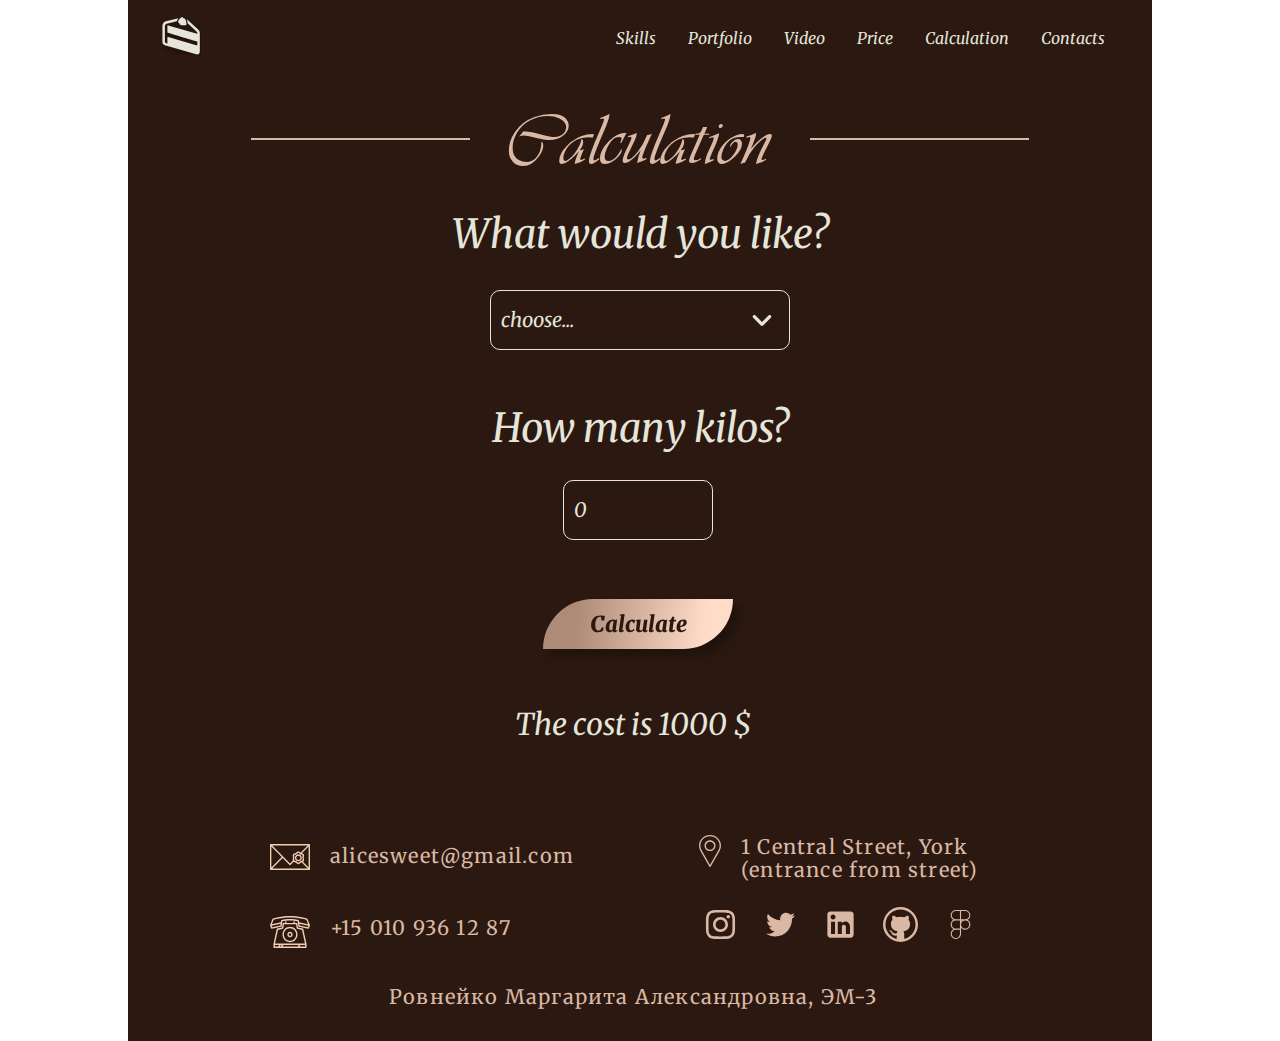
==== commit ea2b8b08: "refactor: chenge word in html-code" ====
--- a/calc.html
+++ b/calc.html
@@ -45,7 +45,7 @@
                     <div class="heading__line">
                         <h2 class="h2_color-back" data-i18n="calculation">Calculation</h2>
                     </div>
-                    <div class = "cost__calc">
+                    <div class = "cost__calculation">
                         <form class ="form">
                             <h6 class ="form__text">What would you like?</h6>
                             <select id="selectProduct" class = "form__select">
@@ -57,10 +57,10 @@
                             </select>
                             <h6 class ="form__text">How many kilos?</h6>
                             <input id="quantityProduct" class= "form__input" type="number" value="0">
-                            <button type = "button" class="calc__button" id="btnProduct">Calculate</button>
+                            <button type = "button" class="calculation__button" id="btnProduct">Calculate</button>
                         </form>
                         <div id="infoProduct" class="total">
-                            <h7 class="total__price">The sum is 1000 <span id="priceProduct"></span> $</h7>
+                            <em class="total__price">The cost is 1000 <span id="priceProduct"></span> $</em>
                         </div>
                     </div>
                 </div>        
--- a/style.css
+++ b/style.css
@@ -144,7 +144,7 @@
   }
 }
 
-h7 {
+em {
   font-family: "Merriweather";
   font-style: italic;
   font-weight: 400;
@@ -155,13 +155,13 @@
   color: #E5E5DA;
 }
 @media screen and (max-width: 768px) {
-  h7 {
-    font-size: 30px;
-  }
-}
-@media screen and (max-width: 320px) {
-  h7 {
-    font-size: 16px;
+  em {
+    font-size: 25px;
+  }
+}
+@media screen and (max-width: 320px) {
+  em {
+    font-size: 20px;
   }
 }
 
@@ -1503,7 +1503,7 @@
   background-image: url("assets/svg/Arrow.svg");
   background-repeat: no-repeat;
   background-position: 94% center;
-  margin: 17px 362px 37px 362px;
+  margin: 16px 80px 38px 80px;
   font-family: "Merriweather";
   font-style: italic;
   background-color: #2A1811;
@@ -1521,28 +1521,28 @@
 }
 @media screen and (max-width: 768px) {
   .form__select {
-    margin: 14px 362px 37px 362px;
-    padding: 10px 0px 11px 17px;
+    margin: 14px 36px 37px 37px;
+    padding: 8px 0px 11px 17px;
   }
 }
 @media screen and (max-width: 320px) {
   .form__select {
-    margin: 30px 362px 50px 362px;
+    margin: 30px 3px 50px 3px;
     padding: 8px 0px 11px 16px;
   }
 }
 
 .total {
-  margin: 57px 386px 55px 386px;
+  margin: 55px 0px 55px 105px;
 }
 @media screen and (max-width: 768px) {
   .total {
-    margin: 59px 385px;
+    margin: 67px 83px 51px;
   }
 }
 @media screen and (max-width: 320px) {
   .total {
-    margin: 60px 445px 26px;
+    margin: 45px 0px 26px 70px;
   }
 }
 
@@ -1560,21 +1560,21 @@
   border: 1.5px solid;
   border-color: #E5E5DA;
   box-sizing: border-box;
-  padding: 9px 0px 11px 10px;
-  margin: 13px 362px 37px 435px;
+  padding: 9px 5px 11px 10px;
+  margin: 12px 0px 32px 153px;
   width: 150px;
   height: 60px;
 }
 @media screen and (max-width: 768px) {
   .form__input {
-    margin: 14px 36px 24px 436px;
-    padding: 10px 0px 11px 17px;
+    margin: 14px 0px 24px 110px;
+    padding: 10px 5px 11px 17px;
   }
 }
 @media screen and (max-width: 320px) {
   .form__input {
-    margin: 30px 36px 40px 432px;
-    padding: 10px 0px 11px 17px;
+    margin: 30px 3px 40px 73px;
+    padding: 8px 5px 11px 18px;
   }
 }
 
@@ -1582,7 +1582,7 @@
   background-color: #2A1811;
 }
 
-.button, .calc__button {
+.button {
   width: 19rem;
   height: 5rem;
   cursor: pointer;
@@ -1599,12 +1599,12 @@
   padding: 0px;
   margin: 7px 0px 0px 0px;
 }
-.button:hover, .calc__button:hover {
+.button:hover {
   color: #E5E5DA;
   background: linear-gradient(95.39deg, #2A1811 15.82%, #66544D 85.92%);
 }
 @media screen and (max-width: 768px) {
-  .button, .calc__button {
+  .button {
     width: 14.5rem;
     height: 4rem;
     font-size: 1.6rem;
@@ -1612,13 +1612,13 @@
     margin-top: 0px;
     margin-left: 15px;
   }
-  .button:hover, .calc__button:hover {
+  .button:hover {
     color: #E5E5DA;
     background: linear-gradient(95.39deg, #2A1811 15.82%, #66544D 85.92%);
   }
 }
 @media screen and (max-width: 320px) {
-  .button, .calc__button {
+  .button {
     width: 8rem;
     height: 2rem;
     font-size: 1rem;
@@ -1626,23 +1626,70 @@
     margin-top: 0px;
     margin-left: -2px;
   }
-  .button:hover, .calc__button:hover {
+  .button:hover {
     color: #E5E5DA;
     background: linear-gradient(95.39deg, #2A1811 15.82%, #66544D 85.92%);
   }
 }
 
-.calc__button {
-  margin: 0px 0px 0px 416px;
-}
-@media screen and (max-width: 768px) {
-  .calc__button {
-    margin: 0px 0px 0px 438px;
-  }
-}
-@media screen and (max-width: 320px) {
-  .calc__button {
-    margin: 0px 0px 0px 467px;
+.calculation__button {
+  width: 19rem;
+  height: 5rem;
+  cursor: pointer;
+  font-size: 2.2rem;
+  line-height: 5rem;
+  font-weight: 900;
+  font-style: italic;
+  font-family: Merriweather, Times, serif;
+  color: #2A1811;
+  background: linear-gradient(96.47deg, #AD8B76 18.18%, #FEDCC7 84.56%);
+  border-radius: 80px 0px;
+  border: none;
+  filter: drop-shadow(7px 7px 4px rgba(0, 0, 0, 0.25));
+  padding: 0px;
+  margin: 7px 0px 0px 0px;
+  margin: 7px 0px 0px 133px;
+}
+.calculation__button:hover {
+  color: #E5E5DA;
+  background: linear-gradient(95.39deg, #2A1811 15.82%, #66544D 85.92%);
+}
+@media screen and (max-width: 768px) {
+  .calculation__button {
+    width: 14.5rem;
+    height: 4rem;
+    font-size: 1.6rem;
+    line-height: 0.5rem;
+    margin-top: 0px;
+    margin-left: 15px;
+  }
+  .calculation__button:hover {
+    color: #E5E5DA;
+    background: linear-gradient(95.39deg, #2A1811 15.82%, #66544D 85.92%);
+  }
+}
+@media screen and (max-width: 320px) {
+  .calculation__button {
+    width: 12.5rem;
+    height: 3.5rem;
+    font-size: 1.6rem;
+    line-height: 0.5rem;
+    margin-top: 0px;
+    margin-left: 15px;
+  }
+  .calculation__button:hover {
+    color: #E5E5DA;
+    background: linear-gradient(95.39deg, #2A1811 15.82%, #66544D 85.92%);
+  }
+}
+@media screen and (max-width: 768px) {
+  .calculation__button {
+    margin: 0px 0px 0px 113px;
+  }
+}
+@media screen and (max-width: 320px) {
+  .calculation__button {
+    margin: 0px 0px 0px 90px;
   }
 }
 
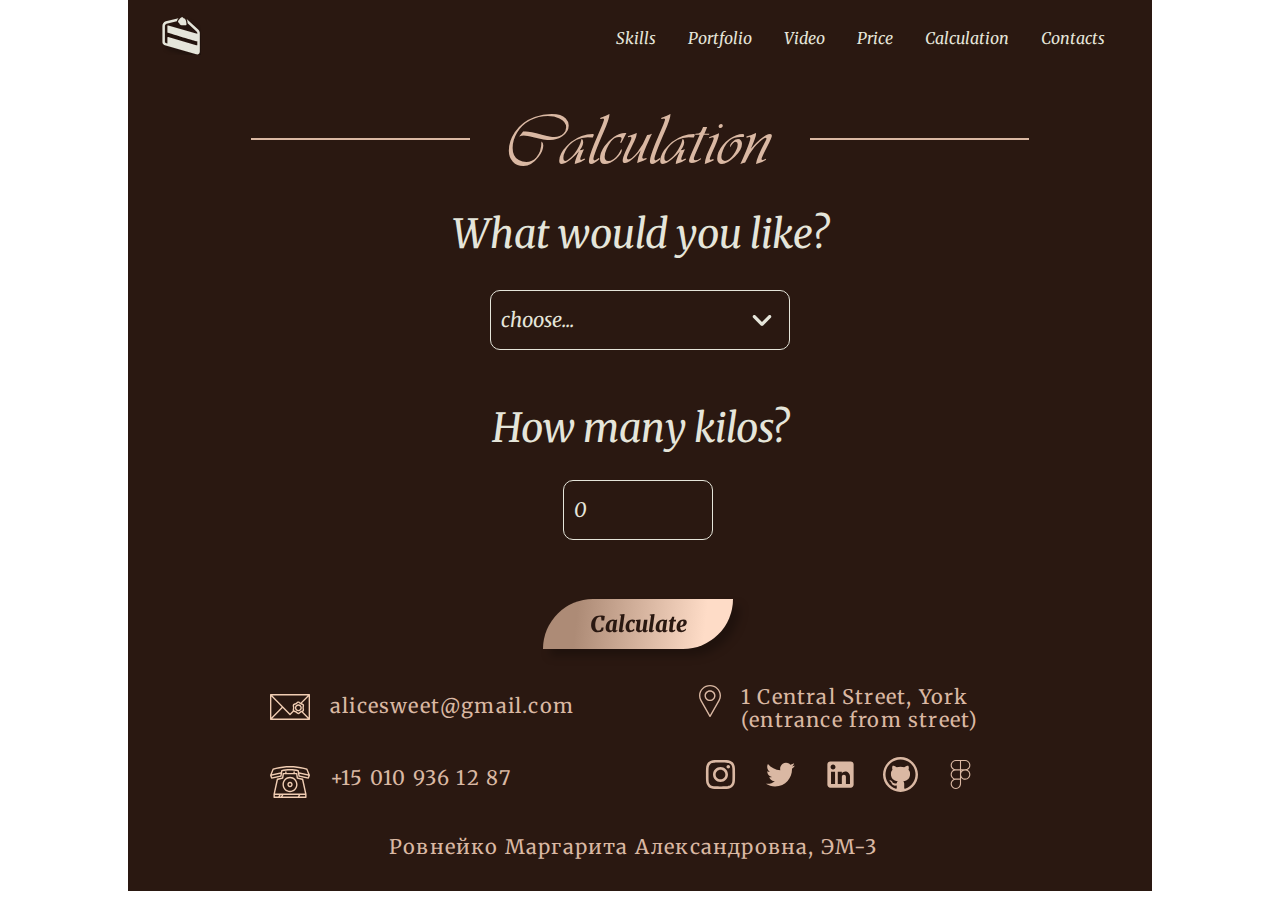
==== commit 3ae577f3: "feat: add automatization of calculator" ====
--- a/calc.html
+++ b/calc.html
@@ -56,11 +56,11 @@
                                 <option value="2500">Doughnut</option>
                             </select>
                             <h6 class ="form__text">How many kilos?</h6>
-                            <input id="quantityProduct" class= "form__input" type="number" value="0">
+                            <input id="quantityProduct" class= "form__input" type="number" value="0" min="0">
                             <button type = "button" class="calculation__button" id="btnProduct">Calculate</button>
                         </form>
-                        <div id="infoProduct" class="total">
-                            <em class="total__price">The cost is 1000 <span id="priceProduct"></span> $</em>
+                        <div id="infoProduct" class="total" style="display: none;">
+                            <em class="total__price">The cost is <span id="priceProduct"></span> $</em>
                         </div>
                     </div>
                 </div>        
